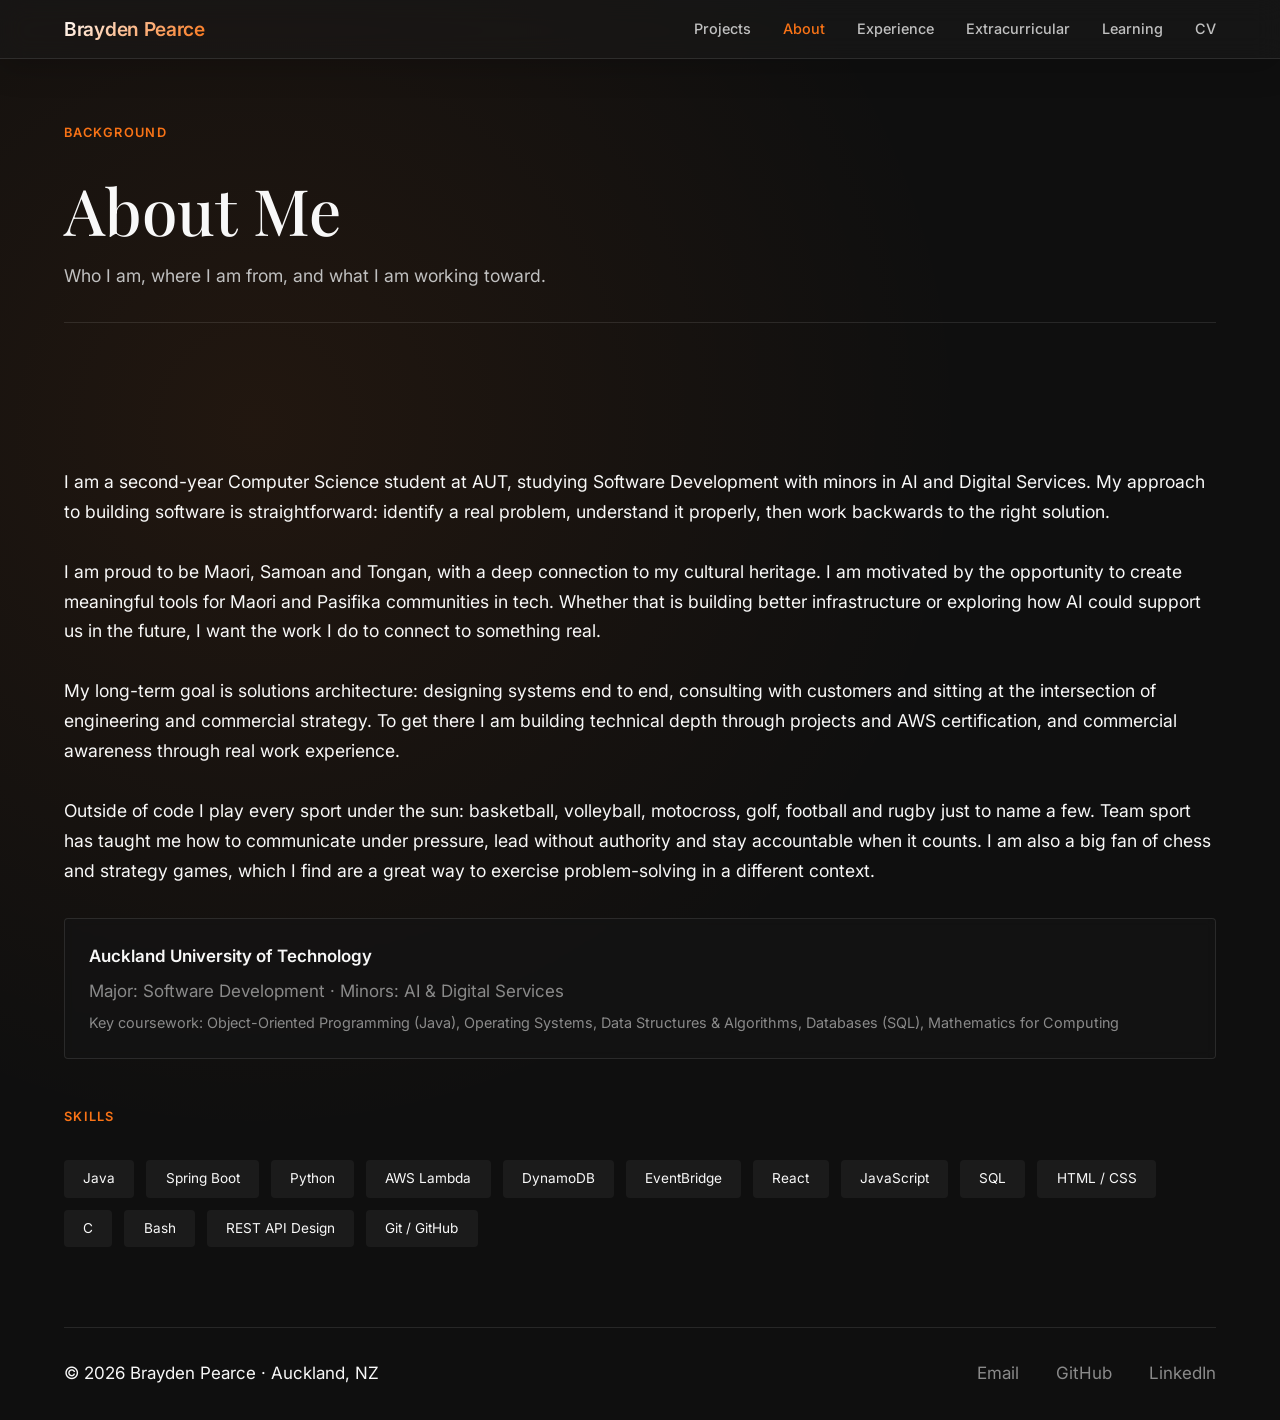
==== about.html @ 968352bf "major rehaul" ====
<!doctype html>
<html lang="en">
  <head>
    <meta charset="UTF-8" />
    <meta name="viewport" content="width=device-width, initial-scale=1.0" />
    <title>About — Brayden Pearce</title>
    <link rel="preconnect" href="https://fonts.googleapis.com" />
    <link rel="preconnect" href="https://fonts.gstatic.com" crossorigin />
    <link
      href="https://fonts.googleapis.com/css2?family=Inter:opsz,wght@14..32,300;14..32,400;14..32,500;14..32,600&family=Playfair+Display:ital@0;1&display=swap"
      rel="stylesheet"
    />
    <link rel="stylesheet" href="styles.css" />
  </head>
  <body>
    <div class="navbar">
      <a href="index.html" class="nav-logo">Brayden Pearce</a>
      <ul class="nav-links">
        <li><a href="projects.html">Projects</a></li>
        <li><a href="about.html" class="active">About</a></li>
        <li><a href="experience.html">Experience</a></li>
        <li><a href="extracurricular.html">Extracurricular</a></li>
        <li><a href="learning.html">Learning</a></li>
        <li><a href="brayden_cv.pdf" download>CV</a></li>
      </ul>
    </div>

    <div class="container">
      <div class="page-header fade-in">
        <div class="section-label">Background</div>
        <h1>About Me</h1>
        <p>Who I am, where I am from, and what I am working toward.</p>
      </div>

      <section class="fade-in">
        <p style="font-size: 1.1rem; line-height: 1.7; margin-bottom: 2rem">
          I am a second-year Computer Science student at AUT, studying Software
          Development with minors in AI and Digital Services. My approach to
          building software is straightforward: identify a real problem,
          understand it properly, then work backwards to the right solution.
          <br /><br />
          I am proud to be Maori, Samoan and Tongan, with a deep connection to
          my cultural heritage. I am motivated by the opportunity to create
          meaningful tools for Maori and Pasifika communities in tech. Whether
          that is building better infrastructure or exploring how AI could
          support us in the future, I want the work I do to connect to something
          real.
          <br /><br />
          My long-term goal is solutions architecture: designing systems end to
          end, consulting with customers and sitting at the intersection of
          engineering and commercial strategy. To get there I am building
          technical depth through projects and AWS certification, and commercial
          awareness through real work experience.
          <br /><br />
          Outside of code I play every sport under the sun: basketball,
          volleyball, motocross, golf, football and rugby just to name a few.
          Team sport has taught me how to communicate under pressure, lead
          without authority and stay accountable when it counts. I am also a big
          fan of chess and strategy games, which I find are a great way to
          exercise problem-solving in a different context.
        </p>

        <div class="about-card" style="margin-bottom: 1.5rem">
          <div style="font-weight: 600; margin-bottom: 0.5rem">
            Auckland University of Technology
          </div>
          <div style="color: var(--text-muted)">
            Major: Software Development · Minors: AI &amp; Digital Services
          </div>
          <div
            style="
              color: var(--text-muted);
              margin-top: 0.4rem;
              font-size: 0.9rem;
            "
          >
            Key coursework: Object-Oriented Programming (Java), Operating
            Systems, Data Structures &amp; Algorithms, Databases (SQL),
            Mathematics for Computing
          </div>
        </div>

        <div class="section-label" style="margin-top: 3rem">Skills</div>
        <div class="skills-row">
          <span class="skill">Java</span>
          <span class="skill">Spring Boot</span>
          <span class="skill">Python</span>
          <span class="skill">AWS Lambda</span>
          <span class="skill">DynamoDB</span>
          <span class="skill">EventBridge</span>
          <span class="skill">React</span>
          <span class="skill">JavaScript</span>
          <span class="skill">SQL</span>
          <span class="skill">HTML / CSS</span>
          <span class="skill">C</span>
          <span class="skill">Bash</span>
          <span class="skill">REST API Design</span>
          <span class="skill">Git / GitHub</span>
        </div>
      </section>

      <footer>
        <div>© 2026 Brayden Pearce · Auckland, NZ</div>
        <div class="footer-links">
          <a href="mailto:braydenp114@gmail.com">Email</a>
          <a href="https://github.com/braydenp114">GitHub</a>
          <a href="https://linkedin.com/in/braydenkahnerupearce">LinkedIn</a>
        </div>
      </footer>
    </div>

    <script>
      const observer = new IntersectionObserver(
        (entries) => {
          entries.forEach((entry) => {
            if (entry.isIntersecting) {
              entry.target.classList.add("visible");
              observer.unobserve(entry.target);
            }
          });
        },
        { threshold: 0.1 },
      );
      document
        .querySelectorAll(".fade-in")
        .forEach((el) => observer.observe(el));
    </script>
  </body>
</html>
---- styles.css ----
*,
*::before,
*::after {
  box-sizing: border-box;
  margin: 0;
  padding: 0;
}

:root {
  --bg-dark: #0f0f0f;
  --bg-glass: rgba(25, 25, 25, 0.65);
  --border-glass: rgba(255, 255, 255, 0.1);
  --text-primary: #f8f8f8;
  --text-secondary: #c0c0c0;
  --text-muted: #8a8a8a;
  --accent: #f97316;
  --card-blur: 20px;
  --radius-lg: 6px;
  --radius-md: 4px;
}

html {
  scroll-behavior: smooth;
}

body {
  font-family: "Inter", system-ui, sans-serif;
  background: var(--bg-dark);
  background-image: radial-gradient(
    circle at 20% 30%,
    rgba(249, 115, 22, 0.08) 0%,
    rgba(0, 0, 0, 0) 50%
  );
  color: var(--text-primary);
  font-size: 17px;
  line-height: 1.6;
  -webkit-font-smoothing: antialiased;
}

.navbar {
  position: sticky;
  top: 0;
  z-index: 100;
  width: 100%;
  padding: 0.85rem 4rem;
  background: var(--bg-glass);
  backdrop-filter: blur(12px) saturate(180%);
  -webkit-backdrop-filter: blur(12px) saturate(180%);
  border-bottom: 1px solid var(--border-glass);
  display: flex;
  justify-content: space-between;
  align-items: center;
  box-shadow: 0 8px 32px rgba(0, 0, 0, 0.2);
}

.nav-logo {
  font-size: 1.2rem;
  font-weight: 600;
  letter-spacing: -0.3px;
  background: linear-gradient(135deg, #fff, #f97316);
  -webkit-background-clip: text;
  background-clip: text;
  color: transparent;
  text-decoration: none;
}

.nav-links {
  display: flex;
  gap: 2rem;
  list-style: none;
}
.nav-links a {
  font-size: 0.9rem;
  font-weight: 500;
  color: var(--text-secondary);
  text-decoration: none;
  transition: color 0.2s;
}
.nav-links a:hover {
  color: var(--accent);
}
.nav-links a.active {
  color: var(--accent);
}

.container {
  width: 100%;
  max-width: 1400px;
  margin: 0 auto;
  padding: 0 4rem;
}

section {
  padding: 5rem 0;
}

.section-label {
  font-size: 0.8rem;
  font-weight: 600;
  letter-spacing: 0.1em;
  text-transform: uppercase;
  color: var(--accent);
  margin-bottom: 2rem;
}

.page-header {
  padding: 4rem 0 2rem 0;
  border-bottom: 1px solid var(--border-glass);
  margin-bottom: 4rem;
}
.page-header h1 {
  font-family: "Playfair Display", serif;
  font-size: clamp(2.5rem, 6vw, 4rem);
  font-weight: 500;
  line-height: 1.1;
  margin-bottom: 1rem;
}
.page-header p {
  color: var(--text-secondary);
  font-size: 1.1rem;
  max-width: 60%;
}

.btn-primary {
  background: var(--accent);
  color: white;
  border: none;
  padding: 0.8rem 1.8rem;
  border-radius: 4px;
  font-weight: 500;
  text-decoration: none;
  transition: all 0.2s ease;
  display: inline-block;
}
.btn-primary:hover {
  background: #ea580c;
  transform: scale(1.02);
}
.btn-secondary {
  background: transparent;
  color: white;
  border: 1px solid var(--border-glass);
  padding: 0.8rem 1.8rem;
  border-radius: 4px;
  text-decoration: none;
  transition: all 0.2s ease;
  display: inline-block;
}
.btn-secondary:hover {
  background: rgba(255, 255, 255, 0.05);
  border-color: var(--accent);
}

.projects-grid {
  display: grid;
  grid-template-columns: repeat(2, 1fr);
  gap: 1.5rem;
}

.project-card {
  background: var(--bg-glass);
  backdrop-filter: blur(var(--card-blur)) saturate(180%);
  -webkit-backdrop-filter: blur(var(--card-blur)) saturate(180%);
  border: 1px solid var(--border-glass);
  border-radius: var(--radius-lg);
  padding: 2rem;
  transition:
    transform 0.25s ease,
    border-color 0.2s;
}
.project-card:hover {
  transform: translateY(-4px);
  border-color: var(--accent);
}

.project-header {
  display: flex;
  justify-content: space-between;
  align-items: baseline;
  flex-wrap: wrap;
  margin-bottom: 1rem;
}
.project-title {
  font-size: 1.4rem;
  font-weight: 600;
  letter-spacing: -0.02em;
  background: linear-gradient(135deg, #fff, #ccc);
  -webkit-background-clip: text;
  background-clip: text;
  color: transparent;
}

.status {
  font-size: 0.75rem;
  font-weight: 600;
  padding: 0.3rem 0.8rem;
  border-radius: 4px;
}
.status-active {
  background: rgba(34, 197, 94, 0.2);
  color: #4ade80;
  border: 1px solid rgba(74, 222, 128, 0.3);
}
.status-learning {
  background: rgba(249, 115, 22, 0.2);
  color: #f97316;
  border: 1px solid rgba(249, 115, 22, 0.3);
}

.project-tech {
  display: flex;
  gap: 0.5rem;
  flex-wrap: wrap;
  margin: 1.5rem 0;
}
.tech-tag {
  font-size: 0.75rem;
  padding: 0.25rem 0.75rem;
  background: rgba(255, 255, 255, 0.05);
  border-radius: 4px;
  color: var(--text-muted);
}

.project-links {
  display: flex;
  gap: 1rem;
  margin-top: 1rem;
}
.project-link {
  color: var(--accent);
  text-decoration: none;
  font-weight: 500;
  font-size: 0.9rem;
}

.about-card,
.work-item {
  background: rgba(20, 20, 20, 0.6);
  backdrop-filter: blur(4px);
  border-radius: var(--radius-md);
  padding: 1.5rem;
  border: 1px solid var(--border-glass);
}

.skills-row {
  display: flex;
  gap: 0.75rem;
  flex-wrap: wrap;
}
.skill {
  background: rgba(255, 255, 255, 0.05);
  border-radius: 4px;
  padding: 0.5rem 1.2rem;
  font-size: 0.85rem;
  transition: all 0.2s;
}
.skill:hover {
  background: var(--accent);
  color: black;
}

footer {
  border-top: 1px solid var(--border-glass);
  padding: 2rem 0;
  display: flex;
  justify-content: space-between;
  align-items: center;
  flex-wrap: wrap;
}
.footer-links a {
  color: var(--text-muted);
  text-decoration: none;
  margin-left: 2rem;
}

.fade-in {
  opacity: 0;
  transform: translateY(20px);
  transition:
    opacity 0.7s ease,
    transform 0.7s ease;
}
.fade-in.visible {
  opacity: 1;
  transform: translateY(0);
}

@media (max-width: 900px) {
  .container {
    padding: 0 1.5rem;
  }
  .navbar {
    padding: 0.8rem 1.5rem;
  }
  .nav-links {
    gap: 1.2rem;
  }
  .projects-grid {
    grid-template-columns: 1fr;
  }
  .page-header p {
    max-width: 100%;
  }
}
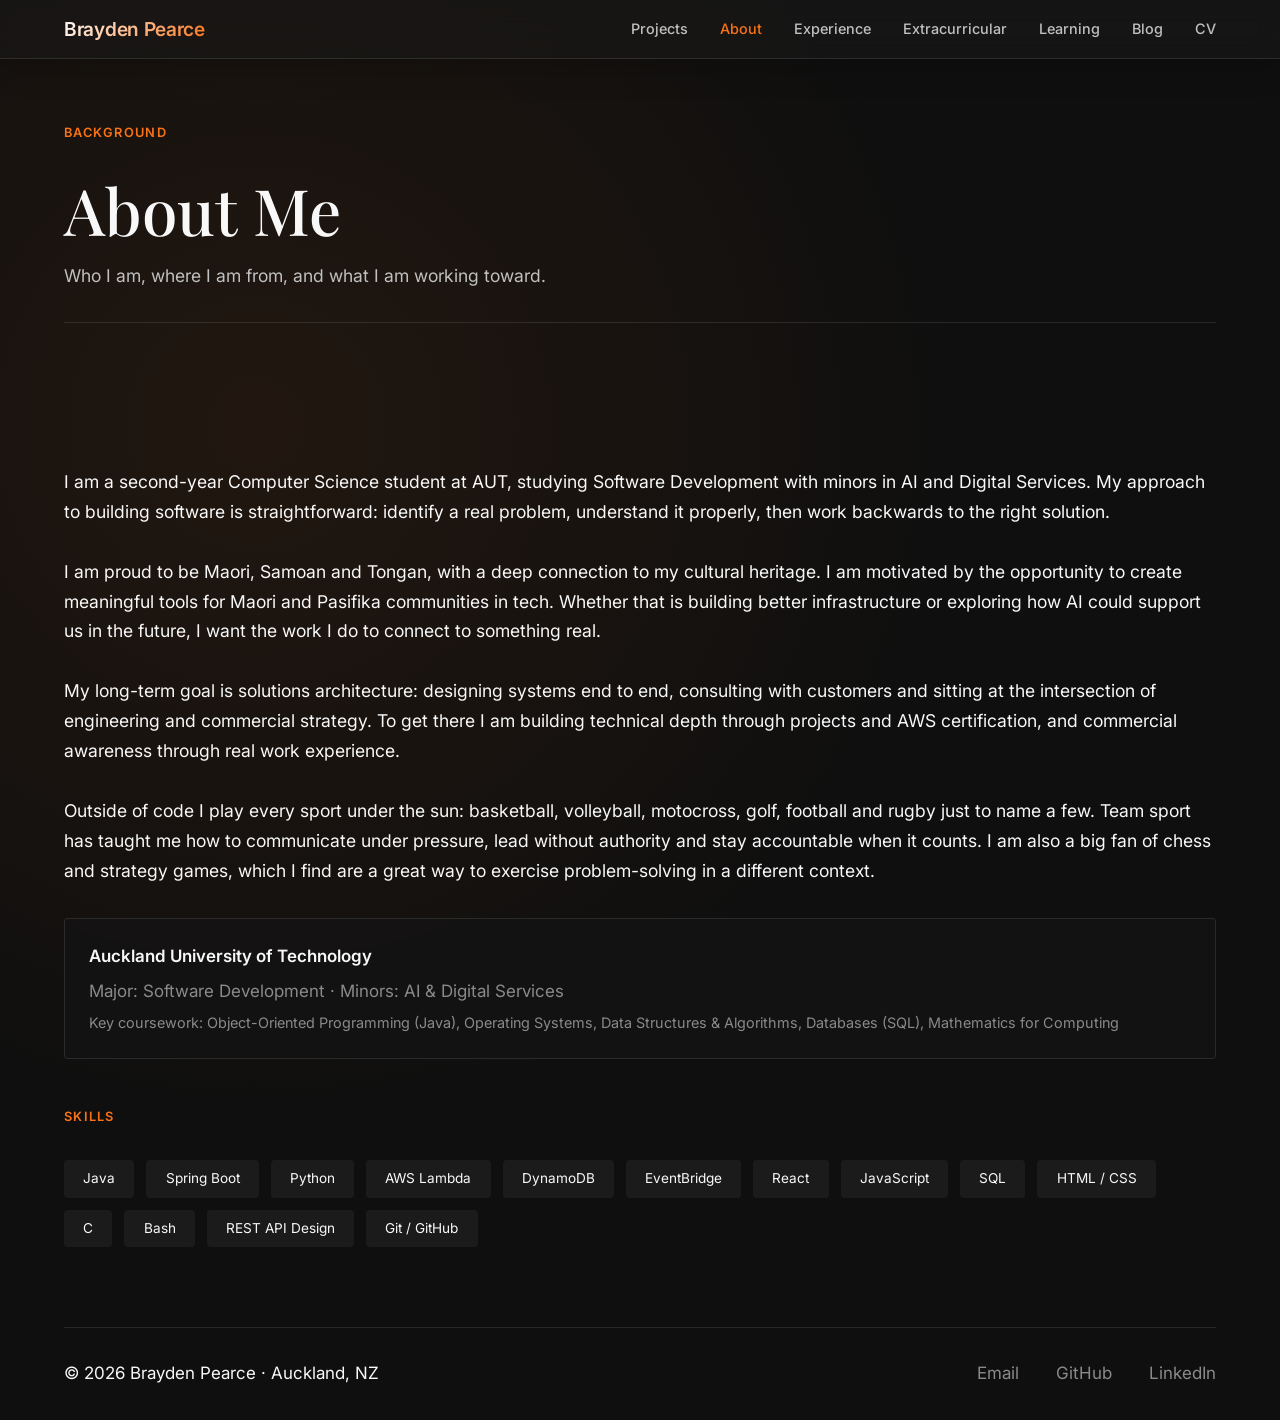
==== commit 2045e123: "Add blog to each navbar" ====
--- a/about.html
+++ b/about.html
@@ -11,6 +11,20 @@
       rel="stylesheet"
     />
     <link rel="stylesheet" href="styles.css" />
+    <!-- Google tag (gtag.js) -->
+    <script
+      async
+      src="https://www.googletagmanager.com/gtag/js?id=G-XRCPGDW0BR"
+    ></script>
+    <script>
+      window.dataLayer = window.dataLayer || [];
+      function gtag() {
+        dataLayer.push(arguments);
+      }
+      gtag("js", new Date());
+
+      gtag("config", "G-XRCPGDW0BR");
+    </script>
   </head>
   <body>
     <div class="navbar">
@@ -21,6 +35,7 @@
         <li><a href="experience.html">Experience</a></li>
         <li><a href="extracurricular.html">Extracurricular</a></li>
         <li><a href="learning.html">Learning</a></li>
+        <li><a href="blog.html">Blog</a></li>
         <li><a href="brayden_cv.pdf" download>CV</a></li>
       </ul>
     </div>
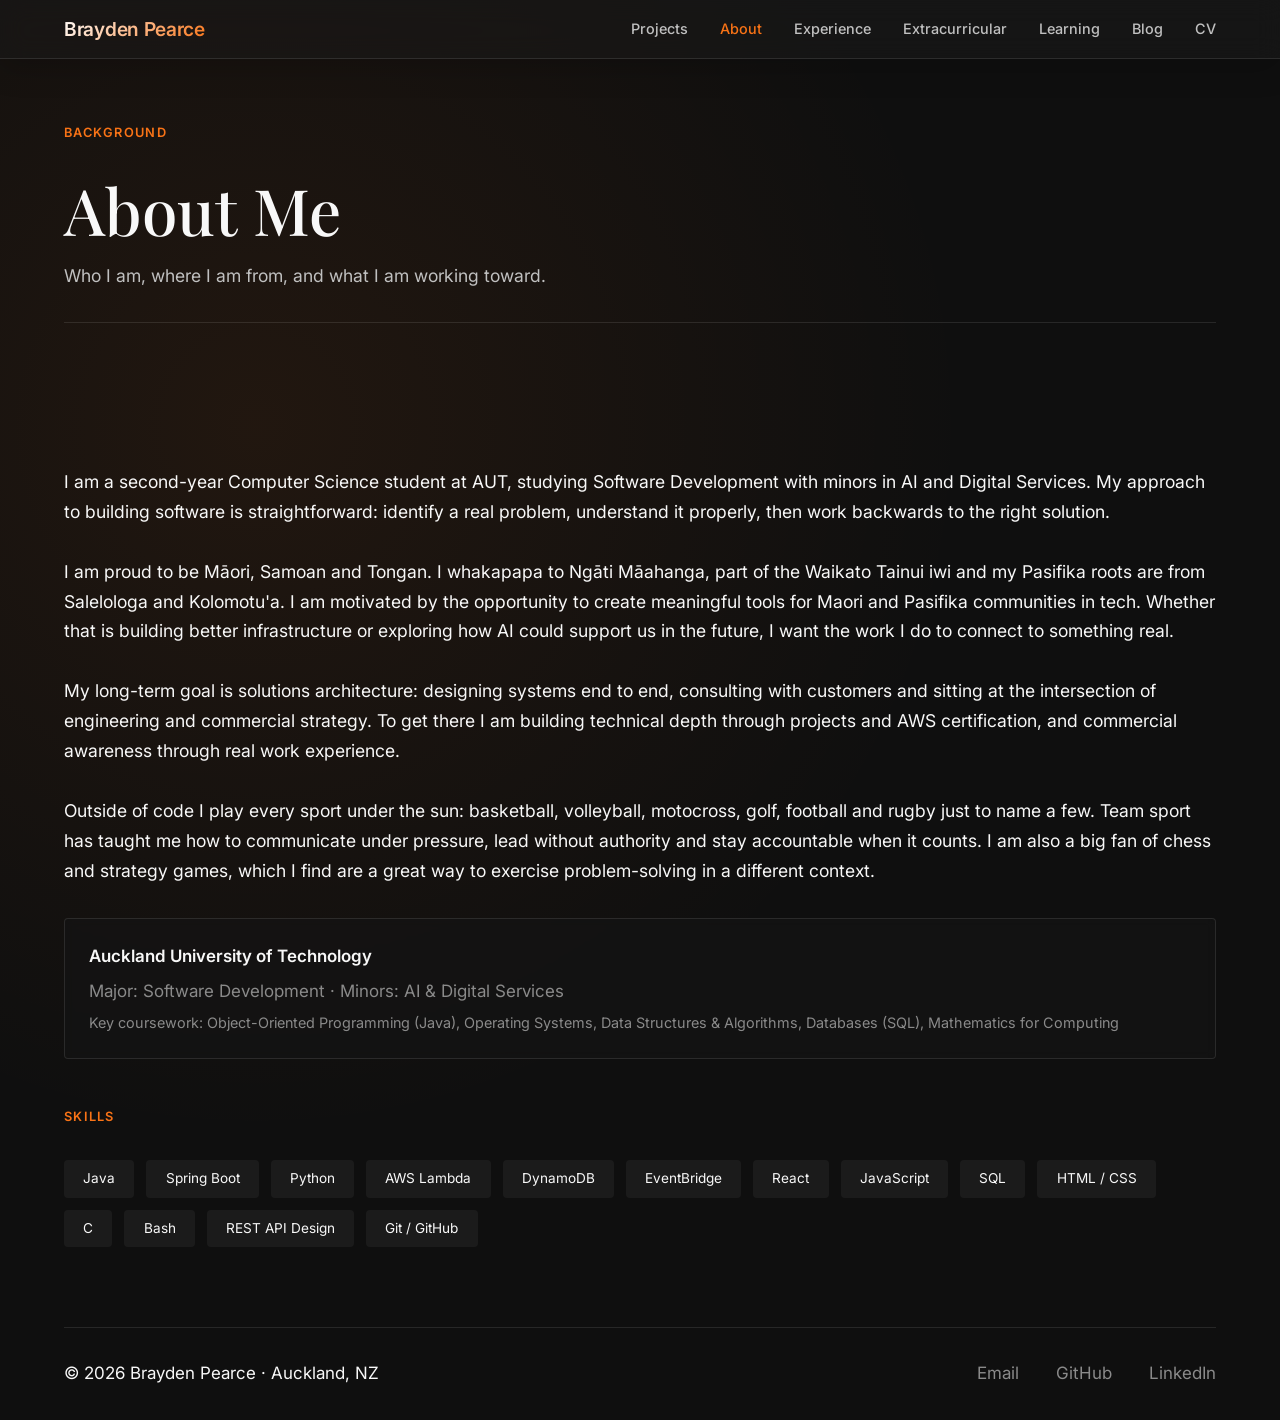
==== commit 02eed8a6: "minor fixes" ====
--- a/about.html
+++ b/about.html
@@ -54,12 +54,13 @@
           building software is straightforward: identify a real problem,
           understand it properly, then work backwards to the right solution.
           <br /><br />
-          I am proud to be Maori, Samoan and Tongan, with a deep connection to
-          my cultural heritage. I am motivated by the opportunity to create
-          meaningful tools for Maori and Pasifika communities in tech. Whether
-          that is building better infrastructure or exploring how AI could
-          support us in the future, I want the work I do to connect to something
-          real.
+          I am proud to be Māori, Samoan and Tongan. I whakapapa to Ngāti
+          Māahanga, part of the Waikato Tainui iwi and my Pasifika roots are
+          from Salelologa and Kolomotu'a. I am motivated by the opportunity to
+          create meaningful tools for Maori and Pasifika communities in tech.
+          Whether that is building better infrastructure or exploring how AI
+          could support us in the future, I want the work I do to connect to
+          something real.
           <br /><br />
           My long-term goal is solutions architecture: designing systems end to
           end, consulting with customers and sitting at the intersection of
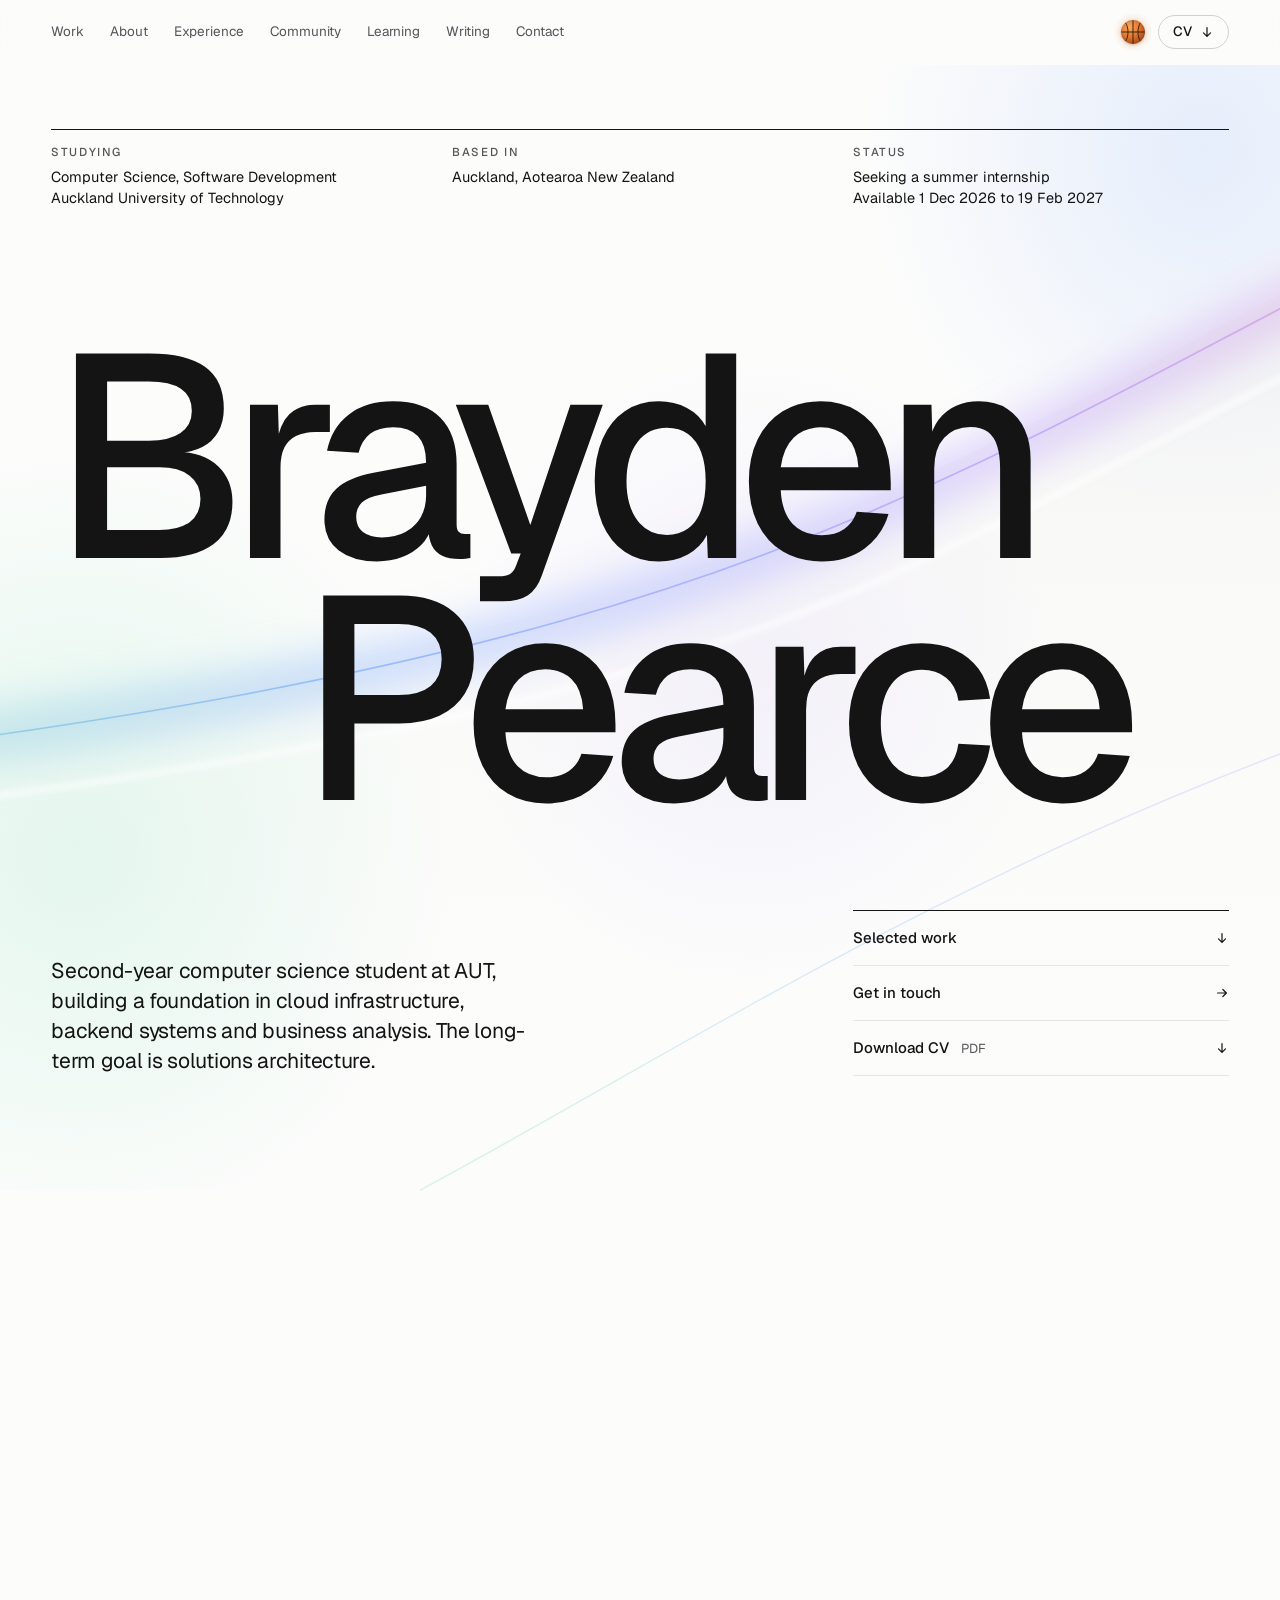
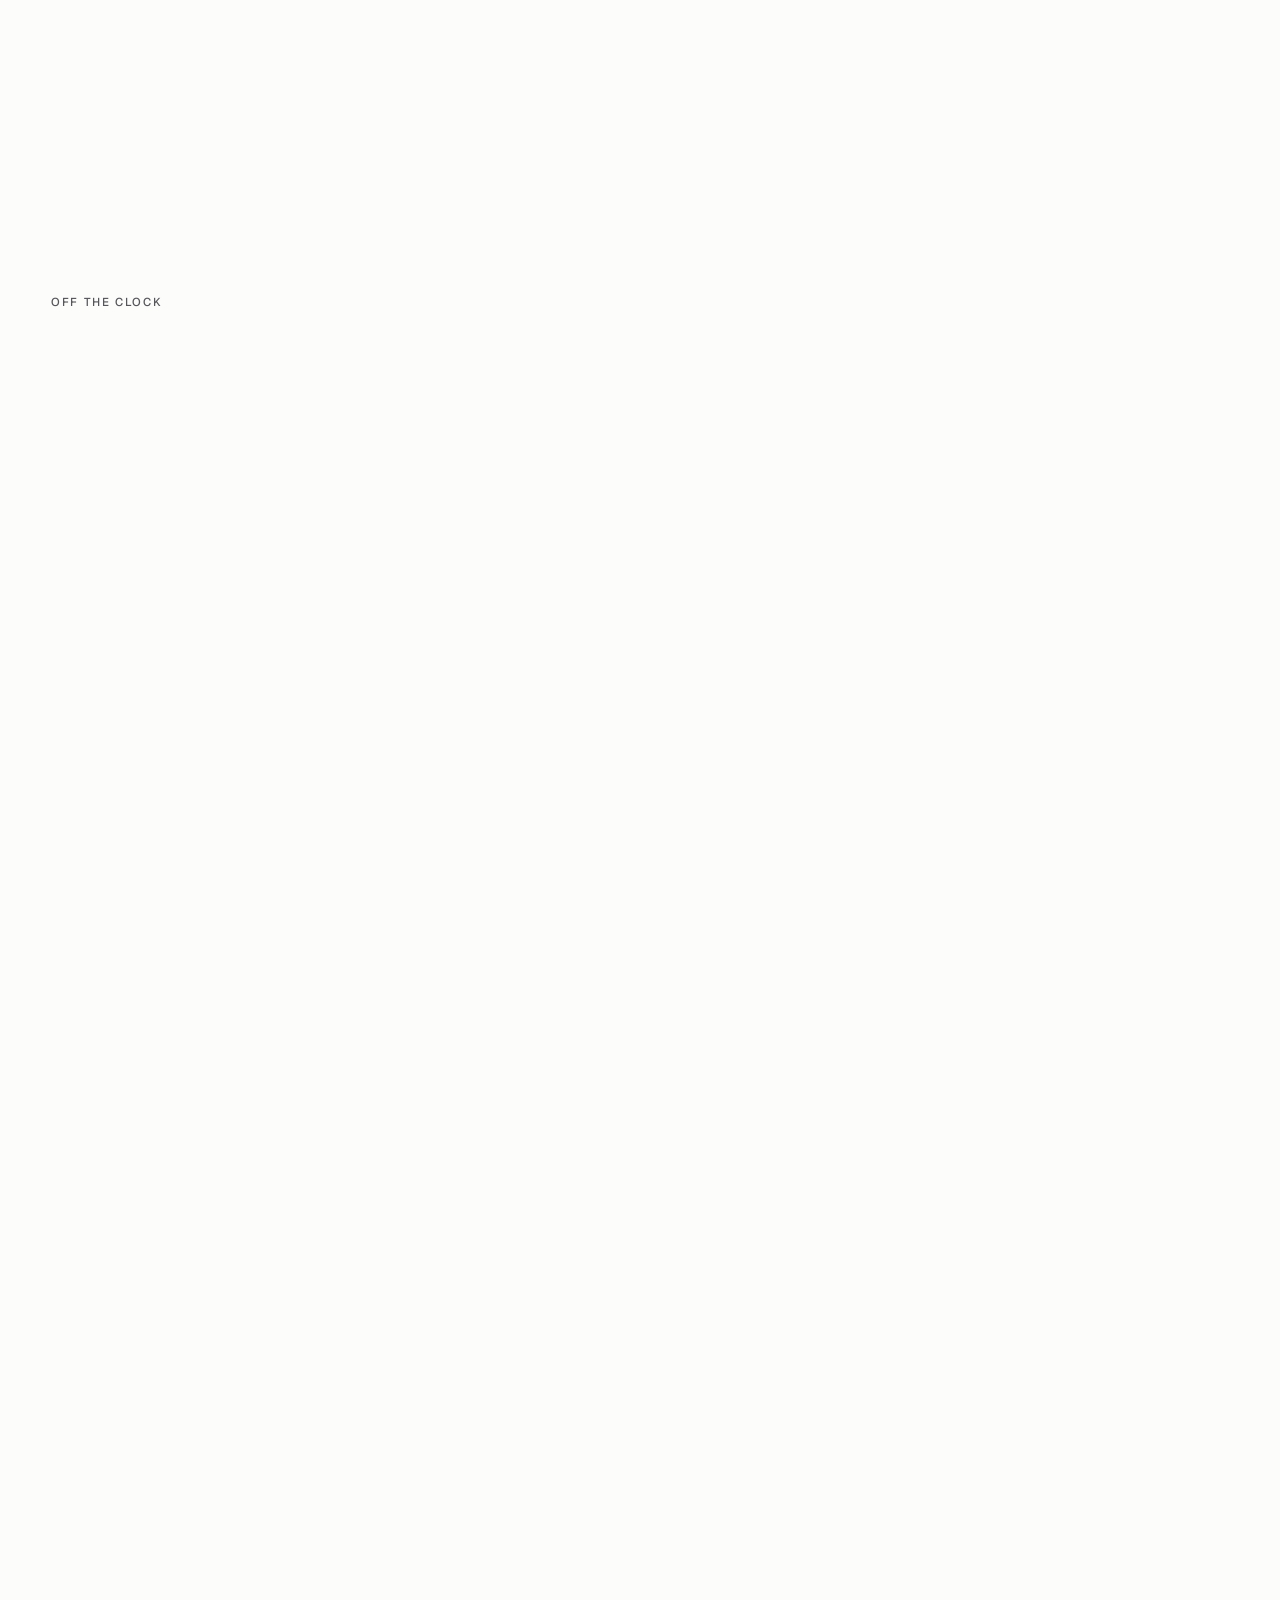
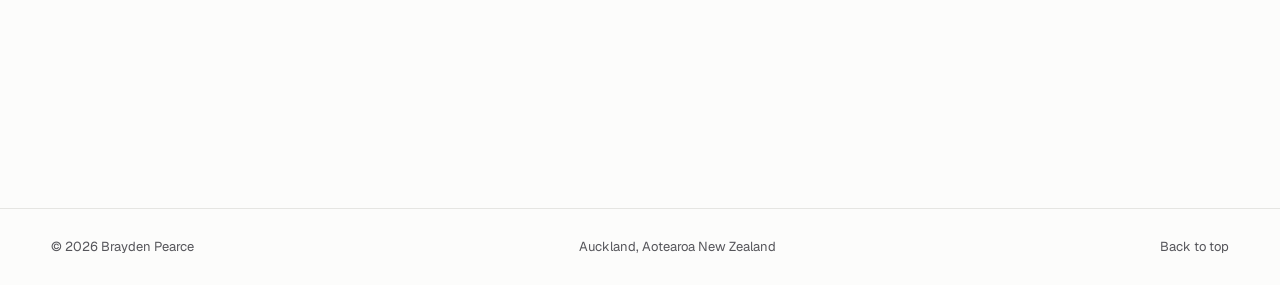
==== commit 6a2256ee: "New portfolio design with photos, free throw game and updated projects" ====
--- a/about.html
+++ b/about.html
@@ -1,145 +1,15 @@
 <!doctype html>
-<html lang="en">
+<html lang="en-NZ">
   <head>
-    <meta charset="UTF-8" />
-    <meta name="viewport" content="width=device-width, initial-scale=1.0" />
-    <title>About — Brayden Pearce</title>
-    <link rel="preconnect" href="https://fonts.googleapis.com" />
-    <link rel="preconnect" href="https://fonts.gstatic.com" crossorigin />
-    <link
-      href="https://fonts.googleapis.com/css2?family=Inter:opsz,wght@14..32,300;14..32,400;14..32,500;14..32,600&family=Playfair+Display:ital@0;1&display=swap"
-      rel="stylesheet"
-    />
-    <link rel="stylesheet" href="styles.css" />
-    <!-- Google tag (gtag.js) -->
-    <script
-      async
-      src="https://www.googletagmanager.com/gtag/js?id=G-XRCPGDW0BR"
-    ></script>
-    <script>
-      window.dataLayer = window.dataLayer || [];
-      function gtag() {
-        dataLayer.push(arguments);
-      }
-      gtag("js", new Date());
-
-      gtag("config", "G-XRCPGDW0BR");
-    </script>
+    <meta charset="utf-8" />
+    <title>About | Brayden Pearce</title>
+    <!-- This page moved into the home page; old links redirect to its section -->
+    <meta http-equiv="refresh" content="0; url=index.html#about" />
+    <link rel="canonical" href="https://braydenp114.github.io/index.html#about" />
+    <meta name="robots" content="noindex" />
+    <link rel="icon" href="favicon.svg" type="image/svg+xml" />
   </head>
   <body>
-    <div class="navbar">
-      <a href="index.html" class="nav-logo">Brayden Pearce</a>
-      <ul class="nav-links">
-        <li><a href="projects.html">Projects</a></li>
-        <li><a href="about.html" class="active">About</a></li>
-        <li><a href="experience.html">Experience</a></li>
-        <li><a href="extracurricular.html">Extracurricular</a></li>
-        <li><a href="learning.html">Learning</a></li>
-        <li><a href="blog.html">Blog</a></li>
-        <li><a href="brayden_cv.pdf" download>CV</a></li>
-      </ul>
-    </div>
-
-    <div class="container">
-      <div class="page-header fade-in">
-        <div class="section-label">Background</div>
-        <h1>About Me</h1>
-        <p>Who I am, where I am from, and what I am working toward.</p>
-      </div>
-
-      <section class="fade-in">
-        <p style="font-size: 1.1rem; line-height: 1.7; margin-bottom: 2rem">
-          I am a second-year Computer Science student at AUT, studying Software
-          Development with minors in AI and Digital Services. My approach to
-          building software is straightforward: identify a real problem,
-          understand it properly, then work backwards to the right solution.
-          <br /><br />
-          I am proud to be Māori, Samoan and Tongan. I whakapapa to Ngāti
-          Māahanga, part of the Waikato Tainui iwi and my Pasifika roots are
-          from Salelologa and Kolomotu'a. I am motivated by the opportunity to
-          create meaningful tools for Maori and Pasifika communities in tech.
-          Whether that is building better infrastructure or exploring how AI
-          could support us in the future, I want the work I do to connect to
-          something real.
-          <br /><br />
-          My long-term goal is solutions architecture: designing systems end to
-          end, consulting with customers and sitting at the intersection of
-          engineering and commercial strategy. To get there I am building
-          technical depth through projects and AWS certification, and commercial
-          awareness through real work experience.
-          <br /><br />
-          Outside of code I play every sport under the sun: basketball,
-          volleyball, motocross, golf, football and rugby just to name a few.
-          Team sport has taught me how to communicate under pressure, lead
-          without authority and stay accountable when it counts. I am also a big
-          fan of chess and strategy games, which I find are a great way to
-          exercise problem-solving in a different context.
-        </p>
-
-        <div class="about-card" style="margin-bottom: 1.5rem">
-          <div style="font-weight: 600; margin-bottom: 0.5rem">
-            Auckland University of Technology
-          </div>
-          <div style="color: var(--text-muted)">
-            Major: Software Development · Minors: AI &amp; Digital Services
-          </div>
-          <div
-            style="
-              color: var(--text-muted);
-              margin-top: 0.4rem;
-              font-size: 0.9rem;
-            "
-          >
-            Key coursework: Object-Oriented Programming (Java), Operating
-            Systems, Data Structures &amp; Algorithms, Databases (SQL),
-            Mathematics for Computing
-          </div>
-        </div>
-
-        <div class="section-label" style="margin-top: 3rem">Skills</div>
-        <div class="skills-row">
-          <span class="skill">Java</span>
-          <span class="skill">Spring Boot</span>
-          <span class="skill">Python</span>
-          <span class="skill">AWS Lambda</span>
-          <span class="skill">DynamoDB</span>
-          <span class="skill">EventBridge</span>
-          <span class="skill">React</span>
-          <span class="skill">JavaScript</span>
-          <span class="skill">SQL</span>
-          <span class="skill">HTML / CSS</span>
-          <span class="skill">C</span>
-          <span class="skill">Bash</span>
-          <span class="skill">REST API Design</span>
-          <span class="skill">Git / GitHub</span>
-        </div>
-      </section>
-
-      <footer>
-        <div>© 2026 Brayden Pearce · Auckland, NZ</div>
-        <div class="footer-links">
-          <a href="mailto:braydenp114@gmail.com">Email</a>
-          <a href="https://github.com/braydenp114">GitHub</a>
-          <a href="https://linkedin.com/in/braydenkahnerupearce">LinkedIn</a>
-        </div>
-      </footer>
-    </div>
-
-    <script>
-      const observer = new IntersectionObserver(
-        (entries) => {
-          entries.forEach((entry) => {
-            if (entry.isIntersecting) {
-              entry.target.classList.add("visible");
-              observer.unobserve(entry.target);
-            }
-          });
-        },
-        { threshold: 0.1 },
-      );
-      document
-        .querySelectorAll(".fade-in")
-        .forEach((el) => observer.observe(el));
-    </script>
+    <p>This page has moved. <a href="index.html#about">Go to About on the home page</a>.</p>
   </body>
 </html>
